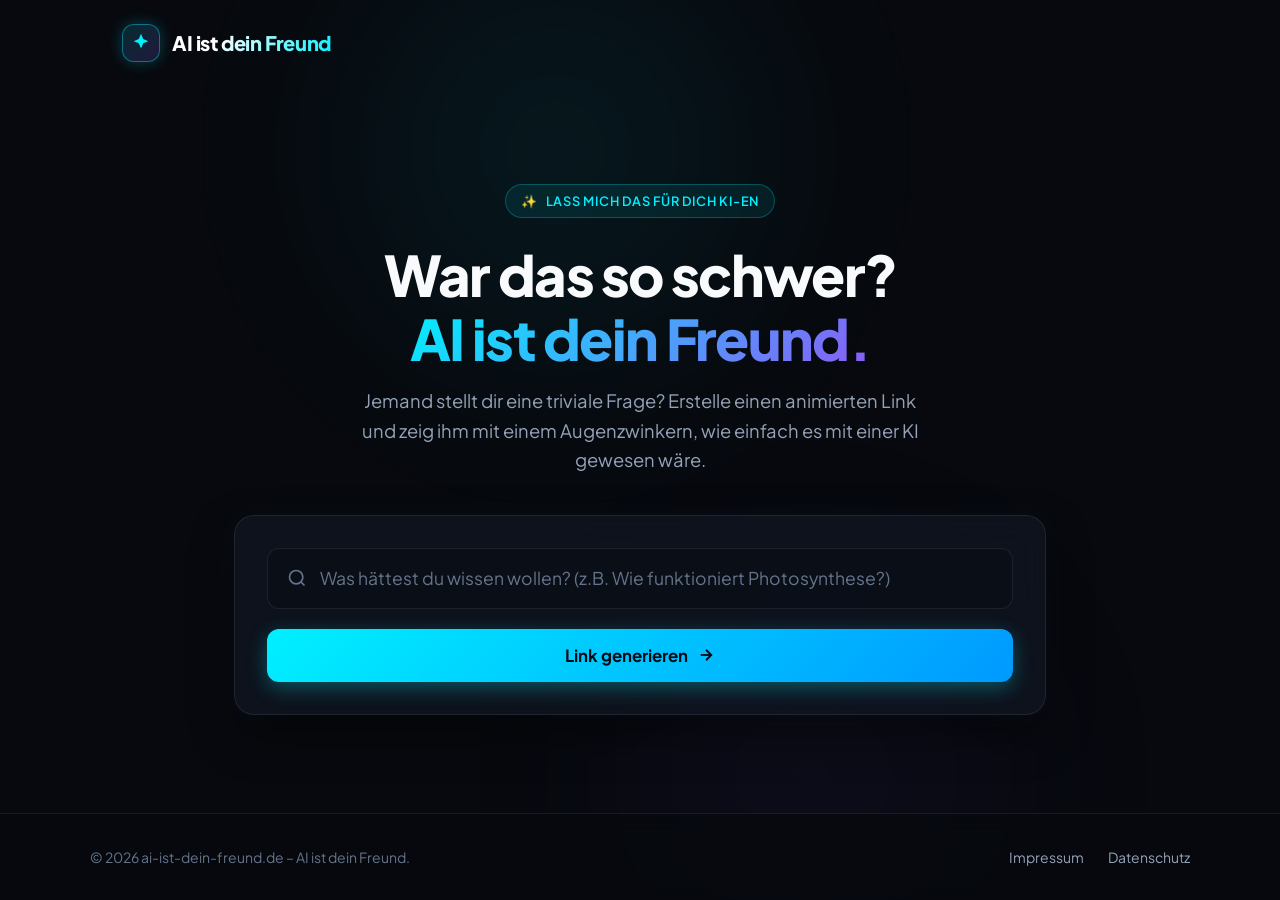
==== index.html @ a49890a0 "Initial commit: AI ist dein Freund static web app" ====
<!DOCTYPE html>
<html lang="de">
<head>
  <meta charset="UTF-8">
  <meta name="viewport" content="width=device-width, initial-scale=1.0">
  <title>AI ist dein Freund – Lass mich das für dich KI-en</title>
  <meta name="description" content="Für alle, die zu faul zum Selbersuchen sind. Erstelle animierte Links, die zeigen, wie einfach man Antworten mit KI findet.">
  <link rel="icon" href="data:image/svg+xml,<svg xmlns=%22http://www.w3.org/2000/svg%22 viewBox=%220%22%20width=%22100%22%20height=%22100%22><text y=%22.9em%22 font-size=%2290%22>✨</text></svg>">
  <link rel="stylesheet" href="style.css">
</head>
<body>
  <div class="bg-ambient-glow">
    <div class="glow-circle-1"></div>
    <div class="glow-circle-2"></div>
  </div>

  <svg id="simulated-mouse" viewBox="0 0 24 24" fill="none" xmlns="http://www.w3.org/2000/svg" class="hidden">
    <path d="M4.5 3.5L11.5 20.5L14.5 13.5L21.5 10.5L4.5 3.5Z" fill="#00f0ff" stroke="#050b14" stroke-width="2" stroke-linejoin="round"/>
  </svg>

  <header class="app-header">
    <a href="./" class="logo-container" id="logo-link">
      <div class="logo-badge">
        <svg viewBox="0 0 24 24" fill="currentColor">
          <path d="M12 2L14.4 7.6L20 10L14.4 12.4L12 18L9.6 12.4L4 10L9.6 7.6L12 2Z"/>
        </svg>
      </div>
      <span class="logo-text">AI ist dein Freund</span>
    </a>
  </header>

  <main class="main-wrapper">
    <!-- Flow A: Link Creator View -->
    <section id="generator-view" class="generator-view">
      <div class="hero-tagline-badge">
        <span>✨</span>
        <span>Lass mich das für dich KI-en</span>
      </div>

      <h1 class="hero-title">
        War das so schwer?<br>
        <span class="text-gradient">AI ist dein Freund.</span>
      </h1>

      <p class="hero-subtitle">
        Jemand stellt dir eine triviale Frage? Erstelle einen animierten Link und zeig ihm mit einem Augenzwinkern, wie einfach es mit einer KI gewesen wäre.
      </p>

      <div class="glass-card">
        <form id="prompt-form" class="prompt-form">
          <div class="input-container">
            <svg class="input-icon" viewBox="0 0 24 24" fill="none" stroke="currentColor" stroke-width="2">
              <circle cx="11" cy="11" r="8"></circle>
              <line x1="21" y1="21" x2="16.65" y2="16.65"></line>
            </svg>
            <input 
              type="text" 
              id="prompt-input" 
              class="prompt-input" 
              placeholder="Was hättest du wissen wollen? (z.B. Wie funktioniert Photosynthese?)" 
              required
              autocomplete="off"
            >
          </div>

          <button type="submit" id="generate-btn" class="btn-primary">
            <span>Link generieren</span>
            <svg width="18" height="18" viewBox="0 0 24 24" fill="none" stroke="currentColor" stroke-width="2.5">
              <line x1="5" y1="12" x2="19" y2="12"></line>
              <polyline points="12 5 19 12 12 19"></polyline>
            </svg>
          </button>
        </form>

        <div id="result-box" class="result-box hidden">
          <label class="result-label" for="result-url">
            <svg width="16" height="16" viewBox="0 0 24 24" fill="none" stroke="currentColor" stroke-width="2">
              <path d="M10 13a5 5 0 0 0 7.54.54l3-3a5 5 0 0 0-7.07-7.07l-1.72 1.71"></path>
              <path d="M14 11a5 5 0 0 0-7.54-.54l-3 3a5 5 0 0 0 7.07 7.07l1.71-1.71"></path>
            </svg>
            Dein generierter Link:
          </label>
          <div class="result-input-group">
            <input type="text" id="result-url" class="result-url-input" readonly>
          </div>
          <div class="action-buttons-group">
            <button type="button" id="copy-link-btn" class="btn-secondary">
              <svg width="16" height="16" viewBox="0 0 24 24" fill="none" stroke="currentColor" stroke-width="2">
                <rect x="9" y="9" width="13" height="13" rx="2" ry="2"></rect>
                <path d="M5 15H4a2 2 0 0 1-2-2V4a2 2 0 0 1 2-2h9a2 2 0 0 1 2 2v1"></path>
              </svg>
              Link kopieren
            </button>
            <button type="button" id="preview-link-btn" class="btn-secondary btn-preview">
              <svg width="16" height="16" viewBox="0 0 24 24" fill="none" stroke="currentColor" stroke-width="2">
                <polygon points="5 3 19 12 5 21 5 3"></polygon>
              </svg>
              Vorschau ansehen
            </button>
          </div>
        </div>
      </div>
    </section>

    <!-- Flow B: Recipient / Animation View -->
    <section id="recipient-view" class="recipient-view hidden">
      <div class="mockup-container">
        <div class="mockup-header">
          <div class="mockup-engine-indicator">
            <span class="engine-dot"></span>
            <span class="engine-title">Perplexity AI Engine</span>
          </div>
        </div>

        <div id="mockup-input-box" class="mockup-input-box">
          <div class="mockup-text-field">
            <span id="mockup-text"></span><span id="typing-caret" class="typing-caret"></span>
          </div>
          <button id="mockup-send-btn" class="mockup-send-btn" aria-label="Senden">
            <svg width="18" height="18" viewBox="0 0 24 24" fill="none" stroke="currentColor" stroke-width="2.5">
              <line x1="22" y1="2" x2="11" y2="13"></line>
              <polygon points="22 2 15 22 11 13 2 9 22 2"></polygon>
            </svg>
          </button>
        </div>
      </div>

      <div id="punchline-card" class="punchline-card hidden">
        <h2 class="punchline-quote">
          War das so schwer?<br>
          <span class="text-gradient">AI ist dein Freund.</span>
        </h2>
        <p class="punchline-countdown">
          Weiterleitung zur Antwort in <span id="countdown-timer" class="countdown-number">3</span> Sekunden...
        </p>
        <div class="punchline-actions">
          <button id="skip-redirect-btn" class="btn-primary">
            Jetzt Antwort ansehen
          </button>
          <a href="./" class="btn-secondary">
            Eigenen Link erstellen
          </a>
        </div>
      </div>
    </section>
  </main>

  <div id="toast" class="toast-container">
    <svg class="toast-icon" viewBox="0 0 24 24" fill="none" stroke="currentColor" stroke-width="2.5">
      <polyline points="20 6 9 17 4 12"></polyline>
    </svg>
    <span id="toast-message">In die Zwischenablage kopiert!</span>
  </div>

  <footer class="app-footer">
    <div class="footer-content">
      <p class="footer-text">&copy; 2026 ai-ist-dein-freund.de – AI ist dein Freund.</p>
      <nav class="footer-links">
        <a href="impressum.html" class="footer-link">Impressum</a>
        <a href="datenschutz.html" class="footer-link">Datenschutz</a>
      </nav>
    </div>
  </footer>

  <script src="script.js"></script>
</body>
</html>
---- style.css ----
@import url('https://fonts.googleapis.com/css2?family=Plus+Jakarta+Sans:wght@400;500;600;700;800&family=JetBrains+Mono:wght@400;500&display=swap');

:root {
  --bg-color: #07090e;
  --bg-card: rgba(16, 22, 34, 0.75);
  --bg-card-hover: rgba(22, 30, 46, 0.85);
  --bg-input: rgba(10, 14, 23, 0.8);
  --border-subtle: rgba(255, 255, 255, 0.08);
  --border-active: rgba(0, 240, 255, 0.4);
  --accent-cyan: #00f0ff;
  --accent-cyan-glow: rgba(0, 240, 255, 0.25);
  --accent-purple: #8b5cf6;
  --accent-purple-glow: rgba(139, 92, 246, 0.25);
  --text-main: #f8fafc;
  --text-muted: #94a3b8;
  --text-dim: #64748b;
  --success: #10b981;
  --radius-lg: 20px;
  --radius-md: 12px;
  --radius-sm: 8px;
  --shadow-card: 0 20px 50px -10px rgba(0, 0, 0, 0.6), 0 0 30px rgba(0, 240, 255, 0.04);
}

* {
  box-sizing: border-box;
  margin: 0;
  padding: 0;
}

body {
  font-family: 'Plus Jakarta Sans', -apple-system, BlinkMacSystemFont, sans-serif;
  background-color: var(--bg-color);
  color: var(--text-main);
  min-height: 100vh;
  display: flex;
  flex-direction: column;
  overflow-x: hidden;
  position: relative;
  line-height: 1.6;
}

/* Ambient glow backgrounds */
.bg-ambient-glow {
  position: fixed;
  inset: 0;
  pointer-events: none;
  z-index: 0;
  overflow: hidden;
}

.glow-circle-1 {
  position: absolute;
  top: -150px;
  left: 20%;
  width: 600px;
  height: 600px;
  background: radial-gradient(circle, var(--accent-cyan-glow) 0%, transparent 70%);
  filter: blur(100px);
  opacity: 0.4;
  animation: pulseGlow 12s ease-in-out infinite alternate;
}

.glow-circle-2 {
  position: absolute;
  bottom: -150px;
  right: 15%;
  width: 550px;
  height: 550px;
  background: radial-gradient(circle, var(--accent-purple-glow) 0%, transparent 70%);
  filter: blur(100px);
  opacity: 0.35;
  animation: pulseGlow 15s ease-in-out infinite alternate-reverse;
}

@keyframes pulseGlow {
  0% { transform: scale(1) translate(0, 0); }
  50% { transform: scale(1.15) translate(30px, -20px); }
  100% { transform: scale(0.95) translate(-20px, 20px); }
}

/* App Header */
.app-header {
  position: relative;
  z-index: 10;
  display: flex;
  justify-content: space-between;
  align-items: center;
  padding: 1.5rem 2rem;
  max-width: 1100px;
  margin: 0 auto;
  width: 100%;
}

.logo-container {
  display: flex;
  align-items: center;
  gap: 0.75rem;
  text-decoration: none;
  color: var(--text-main);
}

.logo-badge {
  display: inline-flex;
  align-items: center;
  justify-content: center;
  width: 38px;
  height: 38px;
  border-radius: var(--radius-md);
  background: linear-gradient(135deg, rgba(0, 240, 255, 0.15), rgba(139, 92, 246, 0.2));
  border: 1px solid var(--border-active);
  box-shadow: 0 0 15px var(--accent-cyan-glow);
}

.logo-badge svg {
  width: 22px;
  height: 22px;
  color: var(--accent-cyan);
}

.logo-text {
  font-weight: 800;
  font-size: 1.25rem;
  letter-spacing: -0.02em;
  background: linear-gradient(120deg, #ffffff 30%, var(--accent-cyan) 100%);
  -webkit-background-clip: text;
  -webkit-text-fill-color: transparent;
}

/* Main Container */
.main-wrapper {
  position: relative;
  z-index: 10;
  flex: 1;
  display: flex;
  flex-direction: column;
  justify-content: center;
  align-items: center;
  padding: 2rem 1.5rem;
  max-width: 860px;
  margin: 0 auto;
  width: 100%;
}

/* Flow A (Generator View) */
.generator-view {
  width: 100%;
  text-align: center;
  display: flex;
  flex-direction: column;
  align-items: center;
}

.hero-tagline-badge {
  display: inline-flex;
  align-items: center;
  gap: 0.5rem;
  padding: 0.35rem 0.9rem;
  background: rgba(0, 240, 255, 0.08);
  border: 1px solid rgba(0, 240, 255, 0.25);
  border-radius: 999px;
  font-size: 0.8rem;
  font-weight: 600;
  color: var(--accent-cyan);
  margin-bottom: 1.5rem;
  text-transform: uppercase;
  letter-spacing: 0.06em;
}

.hero-title {
  font-size: clamp(2.2rem, 5vw, 3.5rem);
  font-weight: 800;
  line-height: 1.15;
  letter-spacing: -0.03em;
  margin-bottom: 1rem;
}

.text-gradient {
  background: linear-gradient(135deg, var(--accent-cyan) 0%, var(--accent-purple) 100%);
  -webkit-background-clip: text;
  -webkit-text-fill-color: transparent;
}

.hero-subtitle {
  font-size: 1.15rem;
  color: var(--text-muted);
  max-width: 580px;
  margin-bottom: 2.5rem;
  font-weight: 400;
}

/* Glass Card */
.glass-card {
  background: var(--bg-card);
  backdrop-filter: blur(16px);
  -webkit-backdrop-filter: blur(16px);
  border: 1px solid var(--border-subtle);
  border-radius: var(--radius-lg);
  box-shadow: var(--shadow-card);
  width: 100%;
  padding: 2rem;
  transition: border-color 0.3s ease, box-shadow 0.3s ease;
}

.glass-card:focus-within {
  border-color: var(--border-active);
  box-shadow: 0 20px 50px -10px rgba(0, 0, 0, 0.7), 0 0 30px var(--accent-cyan-glow);
}

/* Generator Form */
.prompt-form {
  display: flex;
  flex-direction: column;
  gap: 1.25rem;
  width: 100%;
}

.input-container {
  position: relative;
  display: flex;
  align-items: center;
}

.input-icon {
  position: absolute;
  left: 1.25rem;
  color: var(--text-dim);
  pointer-events: none;
  width: 20px;
  height: 20px;
}

.prompt-input {
  width: 100%;
  padding: 1.15rem 1.25rem 1.15rem 3.25rem;
  background: var(--bg-input);
  border: 1px solid var(--border-subtle);
  border-radius: var(--radius-md);
  color: var(--text-main);
  font-size: 1.1rem;
  font-family: inherit;
  outline: none;
  transition: all 0.25s ease;
}

.prompt-input::placeholder {
  color: var(--text-dim);
}

.prompt-input:focus {
  border-color: var(--accent-cyan);
  box-shadow: 0 0 0 3px var(--accent-cyan-glow);
}

.btn-primary {
  display: inline-flex;
  align-items: center;
  justify-content: center;
  gap: 0.6rem;
  padding: 1rem 2rem;
  background: linear-gradient(135deg, #00f0ff 0%, #0099ff 100%);
  color: #050b14;
  font-weight: 700;
  font-size: 1.05rem;
  font-family: inherit;
  border: none;
  border-radius: var(--radius-md);
  cursor: pointer;
  transition: all 0.25s ease;
  box-shadow: 0 6px 20px rgba(0, 240, 255, 0.3);
}

.btn-primary:hover {
  transform: translateY(-2px);
  box-shadow: 0 8px 25px rgba(0, 240, 255, 0.45);
}

.btn-primary:active {
  transform: translateY(0);
}

/* Result Box in Flow A */
.result-box {
  margin-top: 2rem;
  width: 100%;
  text-align: left;
  animation: fadeInSlideUp 0.35s ease forwards;
}

@keyframes fadeInSlideUp {
  from { opacity: 0; transform: translateY(12px); }
  to { opacity: 1; transform: translateY(0); }
}

.result-label {
  font-size: 0.875rem;
  font-weight: 600;
  color: var(--text-muted);
  margin-bottom: 0.6rem;
  display: flex;
  align-items: center;
  gap: 0.5rem;
}

.result-input-group {
  display: flex;
  gap: 0.75rem;
  margin-bottom: 1rem;
}

.result-url-input {
  flex: 1;
  background: var(--bg-input);
  border: 1px solid var(--border-subtle);
  border-radius: var(--radius-md);
  color: var(--accent-cyan);
  font-family: 'JetBrains Mono', monospace;
  font-size: 0.95rem;
  padding: 0.85rem 1rem;
  outline: none;
}

.action-buttons-group {
  display: flex;
  gap: 0.75rem;
  flex-wrap: wrap;
}

.btn-secondary {
  display: inline-flex;
  align-items: center;
  gap: 0.5rem;
  padding: 0.85rem 1.25rem;
  background: rgba(255, 255, 255, 0.06);
  border: 1px solid var(--border-subtle);
  border-radius: var(--radius-md);
  color: var(--text-main);
  font-size: 0.95rem;
  font-weight: 600;
  font-family: inherit;
  cursor: pointer;
  transition: all 0.2s ease;
  text-decoration: none;
}

.btn-secondary:hover {
  background: rgba(255, 255, 255, 0.12);
  border-color: rgba(255, 255, 255, 0.2);
}

.btn-preview {
  background: rgba(139, 92, 246, 0.15);
  border-color: rgba(139, 92, 246, 0.3);
  color: #c4b5fd;
}

.btn-preview:hover {
  background: rgba(139, 92, 246, 0.25);
  border-color: rgba(139, 92, 246, 0.5);
  color: #ffffff;
}

/* Flow B (Recipient / Animation View) */
.recipient-view {
  width: 100%;
  display: flex;
  flex-direction: column;
  align-items: center;
}

.mockup-container {
  width: 100%;
  max-width: 760px;
  background: var(--bg-card);
  backdrop-filter: blur(20px);
  -webkit-backdrop-filter: blur(20px);
  border: 1px solid var(--border-subtle);
  border-radius: var(--radius-lg);
  box-shadow: var(--shadow-card);
  padding: 2.5rem 2rem;
  position: relative;
  overflow: visible;
}

.mockup-header {
  display: flex;
  align-items: center;
  justify-content: space-between;
  margin-bottom: 2rem;
  padding-bottom: 1.25rem;
  border-bottom: 1px solid var(--border-subtle);
}

.mockup-engine-indicator {
  display: flex;
  align-items: center;
  gap: 0.75rem;
}

.engine-dot {
  width: 10px;
  height: 10px;
  border-radius: 50%;
  background: var(--accent-cyan);
  box-shadow: 0 0 10px var(--accent-cyan);
  animation: pulseDot 2s infinite;
}

@keyframes pulseDot {
  0%, 100% { opacity: 1; transform: scale(1); }
  50% { opacity: 0.5; transform: scale(0.85); }
}

.engine-title {
  font-size: 0.95rem;
  font-weight: 600;
  color: var(--text-muted);
}

.mockup-input-box {
  position: relative;
  display: flex;
  align-items: center;
  background: var(--bg-input);
  border: 1.5px solid var(--border-subtle);
  border-radius: var(--radius-md);
  padding: 0.4rem 0.6rem 0.4rem 1.25rem;
  transition: all 0.3s ease;
}

.mockup-input-box.active-focus {
  border-color: var(--accent-cyan);
  box-shadow: 0 0 0 3px var(--accent-cyan-glow);
}

.mockup-text-field {
  flex: 1;
  font-size: 1.15rem;
  color: var(--text-main);
  min-height: 48px;
  display: flex;
  align-items: center;
  white-space: pre-wrap;
  word-break: break-word;
  user-select: none;
}

.typing-caret {
  display: inline-block;
  width: 2px;
  height: 1.25rem;
  background-color: var(--accent-cyan);
  margin-left: 2px;
  vertical-align: middle;
  animation: blinkCaret 0.8s infinite;
}

@keyframes blinkCaret {
  0%, 100% { opacity: 1; }
  50% { opacity: 0; }
}

.mockup-send-btn {
  display: flex;
  align-items: center;
  justify-content: center;
  width: 44px;
  height: 44px;
  background: rgba(255, 255, 255, 0.08);
  border: 1px solid var(--border-subtle);
  border-radius: var(--radius-sm);
  color: var(--text-muted);
  cursor: default;
  transition: all 0.2s cubic-bezier(0.34, 1.56, 0.64, 1);
}

.mockup-send-btn.ready-to-send {
  background: var(--accent-cyan);
  color: #050b14;
  box-shadow: 0 0 15px var(--accent-cyan-glow);
}

.mockup-send-btn.clicked {
  transform: scale(0.88);
  background: #ffffff;
  color: #000000;
  box-shadow: 0 0 25px rgba(255, 255, 255, 0.8);
}

/* Simulated Mouse Cursor */
#simulated-mouse {
  position: fixed;
  width: 26px;
  height: 26px;
  pointer-events: none;
  z-index: 99999;
  filter: drop-shadow(0 4px 8px rgba(0, 0, 0, 0.7));
  transform-origin: top left;
  transition: transform 0.15s ease-out;
}

#simulated-mouse.clicking {
  transform: scale(0.85);
}

/* Punchline & Redirect Banner */
.punchline-card {
  margin-top: 2rem;
  width: 100%;
  max-width: 600px;
  background: linear-gradient(135deg, rgba(16, 24, 40, 0.95), rgba(26, 16, 40, 0.95));
  border: 1px solid rgba(0, 240, 255, 0.35);
  border-radius: var(--radius-lg);
  padding: 2rem;
  text-align: center;
  box-shadow: 0 15px 40px rgba(0, 0, 0, 0.7), 0 0 30px rgba(0, 240, 255, 0.15);
  animation: bounceIn 0.5s cubic-bezier(0.34, 1.56, 0.64, 1) forwards;
}

@keyframes bounceIn {
  0% { opacity: 0; transform: scale(0.85) translateY(20px); }
  100% { opacity: 1; transform: scale(1) translateY(0); }
}

.punchline-quote {
  font-size: 1.45rem;
  font-weight: 800;
  line-height: 1.3;
  margin-bottom: 0.75rem;
  letter-spacing: -0.01em;
}

.punchline-countdown {
  font-size: 0.95rem;
  color: var(--text-muted);
  margin-bottom: 1.5rem;
}

.countdown-number {
  font-weight: 700;
  color: var(--accent-cyan);
  font-size: 1.15rem;
}

.punchline-actions {
  display: flex;
  justify-content: center;
  gap: 1rem;
}

/* Toast Notification */
.toast-container {
  position: fixed;
  bottom: 2rem;
  left: 50%;
  transform: translateX(-50%) translateY(100px);
  background: rgba(15, 23, 42, 0.95);
  backdrop-filter: blur(12px);
  border: 1px solid var(--accent-cyan);
  box-shadow: 0 10px 30px rgba(0, 0, 0, 0.6), 0 0 20px var(--accent-cyan-glow);
  padding: 0.85rem 1.5rem;
  border-radius: 999px;
  display: flex;
  align-items: center;
  gap: 0.6rem;
  color: var(--text-main);
  font-size: 0.95rem;
  font-weight: 600;
  z-index: 10000;
  opacity: 0;
  pointer-events: none;
  transition: all 0.3s cubic-bezier(0.34, 1.56, 0.64, 1);
}

.toast-container.show {
  transform: translateX(-50%) translateY(0);
  opacity: 1;
  pointer-events: auto;
}

.toast-icon {
  color: var(--accent-cyan);
  width: 18px;
  height: 18px;
}

/* Footer */
.app-footer {
  position: relative;
  z-index: 10;
  padding: 2rem 1.5rem;
  margin-top: auto;
  border-top: 1px solid var(--border-subtle);
  background: rgba(7, 9, 14, 0.8);
  backdrop-filter: blur(10px);
}

.footer-content {
  max-width: 1100px;
  margin: 0 auto;
  display: flex;
  justify-content: space-between;
  align-items: center;
  flex-wrap: wrap;
  gap: 1rem;
}

.footer-text {
  font-size: 0.875rem;
  color: var(--text-dim);
}

.footer-links {
  display: flex;
  gap: 1.5rem;
}

.footer-link {
  font-size: 0.875rem;
  color: var(--text-muted);
  text-decoration: none;
  transition: color 0.2s ease;
}

.footer-link:hover {
  color: var(--accent-cyan);
}

/* Legal Pages (Impressum / Datenschutz) */
.legal-container {
  max-width: 760px;
  margin: 3rem auto;
  padding: 2.5rem;
  background: var(--bg-card);
  backdrop-filter: blur(16px);
  border: 1px solid var(--border-subtle);
  border-radius: var(--radius-lg);
  box-shadow: var(--shadow-card);
}

.legal-header {
  margin-bottom: 2rem;
  padding-bottom: 1.5rem;
  border-bottom: 1px solid var(--border-subtle);
}

.legal-title {
  font-size: 2rem;
  font-weight: 800;
  margin-bottom: 0.5rem;
}

.legal-back-link {
  display: inline-flex;
  align-items: center;
  gap: 0.5rem;
  color: var(--accent-cyan);
  text-decoration: none;
  font-size: 0.95rem;
  font-weight: 600;
  margin-bottom: 1.5rem;
  transition: transform 0.2s ease;
}

.legal-back-link:hover {
  transform: translateX(-4px);
}

.legal-body h2 {
  font-size: 1.3rem;
  margin-top: 1.75rem;
  margin-bottom: 0.75rem;
  color: var(--text-main);
}

.legal-body p, .legal-body ul {
  color: var(--text-muted);
  font-size: 0.95rem;
  line-height: 1.7;
  margin-bottom: 1rem;
}

.legal-body ul {
  padding-left: 1.5rem;
}

/* Utilities */
.hidden {
  display: none !important;
}

/* Mobile Responsiveness */
@media (max-width: 640px) {
  .app-header {
    padding: 1.25rem 1rem;
  }
  
  .main-wrapper {
    padding: 1.5rem 1rem;
  }
  
  .glass-card {
    padding: 1.5rem 1.25rem;
  }
  
  .result-input-group {
    flex-direction: column;
  }
  
  .footer-content {
    flex-direction: column;
    text-align: center;
    gap: 1rem;
  }
}
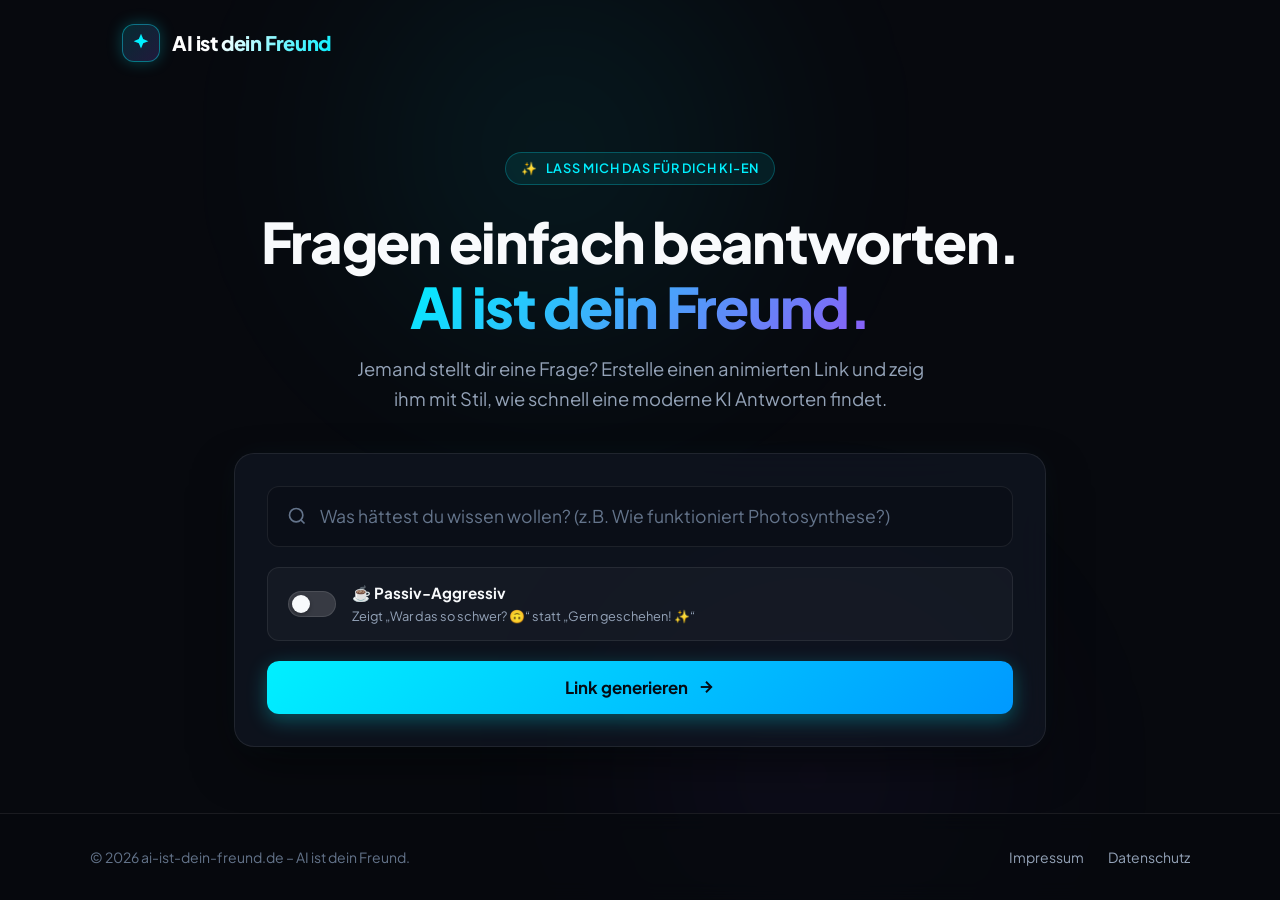
==== commit 8a67be2c: "Add passive-aggressive mode, friendly default, and update Impressum" ====
--- a/index.html
+++ b/index.html
@@ -38,12 +38,12 @@
       </div>
 
       <h1 class="hero-title">
-        War das so schwer?<br>
+        Fragen einfach beantworten.<br>
         <span class="text-gradient">AI ist dein Freund.</span>
       </h1>
 
       <p class="hero-subtitle">
-        Jemand stellt dir eine triviale Frage? Erstelle einen animierten Link und zeig ihm mit einem Augenzwinkern, wie einfach es mit einer KI gewesen wäre.
+        Jemand stellt dir eine Frage? Erstelle einen animierten Link und zeig ihm mit Stil, wie schnell eine moderne KI Antworten findet.
       </p>
 
       <div class="glass-card">
@@ -61,6 +61,17 @@
               required
               autocomplete="off"
             >
+          </div>
+
+          <div class="toggle-wrapper">
+            <label class="toggle-switch">
+              <input type="checkbox" id="snark-toggle">
+              <span class="toggle-slider"></span>
+            </label>
+            <label for="snark-toggle" class="toggle-text-group">
+              <span class="toggle-title">☕ Passiv-Aggressiv</span>
+              <span class="toggle-subtitle">Zeigt &bdquo;War das so schwer? 🙃&ldquo; statt &bdquo;Gern geschehen! ✨&ldquo;</span>
+            </label>
           </div>
 
           <button type="submit" id="generate-btn" class="btn-primary">
@@ -126,10 +137,7 @@
       </div>
 
       <div id="punchline-card" class="punchline-card hidden">
-        <h2 class="punchline-quote">
-          War das so schwer?<br>
-          <span class="text-gradient">AI ist dein Freund.</span>
-        </h2>
+        <h2 id="punchline-quote" class="punchline-quote"></h2>
         <p class="punchline-countdown">
           Weiterleitung zur Antwort in <span id="countdown-timer" class="countdown-number">3</span> Sekunden...
         </p>
--- a/style.css
+++ b/style.css
@@ -249,6 +249,92 @@
 .prompt-input:focus {
   border-color: var(--accent-cyan);
   box-shadow: 0 0 0 3px var(--accent-cyan-glow);
+}
+
+/* Tone Toggle Switch */
+.toggle-wrapper {
+  display: flex;
+  align-items: center;
+  gap: 1rem;
+  background: rgba(255, 255, 255, 0.03);
+  border: 1px solid var(--border-subtle);
+  border-radius: var(--radius-md);
+  padding: 0.85rem 1.25rem;
+  text-align: left;
+  cursor: pointer;
+  user-select: none;
+  transition: all 0.25s ease;
+}
+
+.toggle-wrapper:hover {
+  background: rgba(255, 255, 255, 0.06);
+  border-color: rgba(255, 255, 255, 0.15);
+}
+
+.toggle-switch {
+  position: relative;
+  display: inline-block;
+  width: 48px;
+  height: 26px;
+  flex-shrink: 0;
+  cursor: pointer;
+}
+
+.toggle-switch input {
+  opacity: 0;
+  width: 0;
+  height: 0;
+}
+
+.toggle-slider {
+  position: absolute;
+  cursor: pointer;
+  inset: 0;
+  background-color: rgba(255, 255, 255, 0.15);
+  transition: 0.25s cubic-bezier(0.4, 0, 0.2, 1);
+  border-radius: 999px;
+  border: 1px solid rgba(255, 255, 255, 0.1);
+}
+
+.toggle-slider:before {
+  position: absolute;
+  content: "";
+  height: 18px;
+  width: 18px;
+  left: 3px;
+  bottom: 3px;
+  background-color: var(--text-main);
+  transition: 0.25s cubic-bezier(0.4, 0, 0.2, 1);
+  border-radius: 50%;
+  box-shadow: 0 2px 4px rgba(0, 0, 0, 0.3);
+}
+
+.toggle-switch input:checked + .toggle-slider {
+  background: linear-gradient(135deg, var(--accent-purple), var(--accent-cyan));
+  border-color: var(--accent-cyan);
+  box-shadow: 0 0 12px var(--accent-cyan-glow);
+}
+
+.toggle-switch input:checked + .toggle-slider:before {
+  transform: translateX(22px);
+  background-color: #07090e;
+}
+
+.toggle-text-group {
+  display: flex;
+  flex-direction: column;
+  cursor: pointer;
+}
+
+.toggle-title {
+  font-size: 0.95rem;
+  font-weight: 700;
+  color: var(--text-main);
+}
+
+.toggle-subtitle {
+  font-size: 0.8rem;
+  color: var(--text-muted);
 }
 
 .btn-primary {
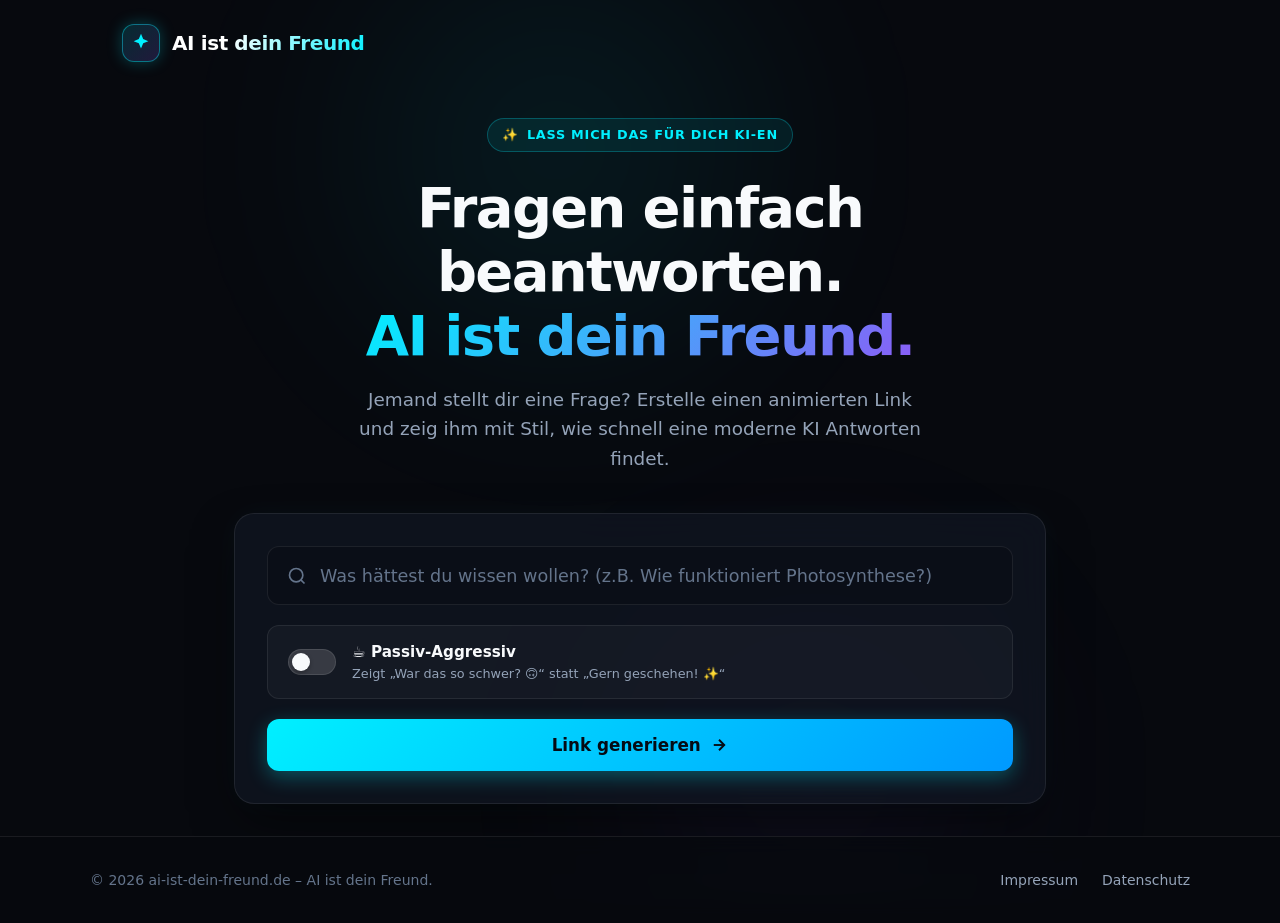
==== commit 22e454ff: "Add CNAME, LICENSE (CC BY-NC 4.0), README, and GoatCounter analytics" ====
--- a/index.html
+++ b/index.html
@@ -119,7 +119,7 @@
         <div class="mockup-header">
           <div class="mockup-engine-indicator">
             <span class="engine-dot"></span>
-            <span class="engine-title">Perplexity AI Engine</span>
+            <span class="engine-title">KI-Antwort (via Perplexity AI)</span>
           </div>
         </div>
 
@@ -170,6 +170,7 @@
     </div>
   </footer>
 
+  <script data-goatcounter="https://ai-ist-dein-freund.goatcounter.com/count" async src="//gc.zgo.at/count.js"></script>
   <script src="script.js"></script>
 </body>
 </html>
--- a/style.css
+++ b/style.css
@@ -1,5 +1,3 @@
-@import url('https://fonts.googleapis.com/css2?family=Plus+Jakarta+Sans:wght@400;500;600;700;800&family=JetBrains+Mono:wght@400;500&display=swap');
-
 :root {
   --bg-color: #07090e;
   --bg-card: rgba(16, 22, 34, 0.75);
@@ -28,7 +26,7 @@
 }
 
 body {
-  font-family: 'Plus Jakarta Sans', -apple-system, BlinkMacSystemFont, sans-serif;
+  font-family: system-ui, -apple-system, BlinkMacSystemFont, 'Segoe UI', Roboto, 'Helvetica Neue', Arial, sans-serif;
   background-color: var(--bg-color);
   color: var(--text-main);
   min-height: 100vh;
@@ -399,7 +397,7 @@
   border: 1px solid var(--border-subtle);
   border-radius: var(--radius-md);
   color: var(--accent-cyan);
-  font-family: 'JetBrains Mono', monospace;
+  font-family: ui-monospace, 'Cascadia Code', 'Source Code Pro', Menlo, Monaco, Consolas, monospace;
   font-size: 0.95rem;
   padding: 0.85rem 1rem;
   outline: none;
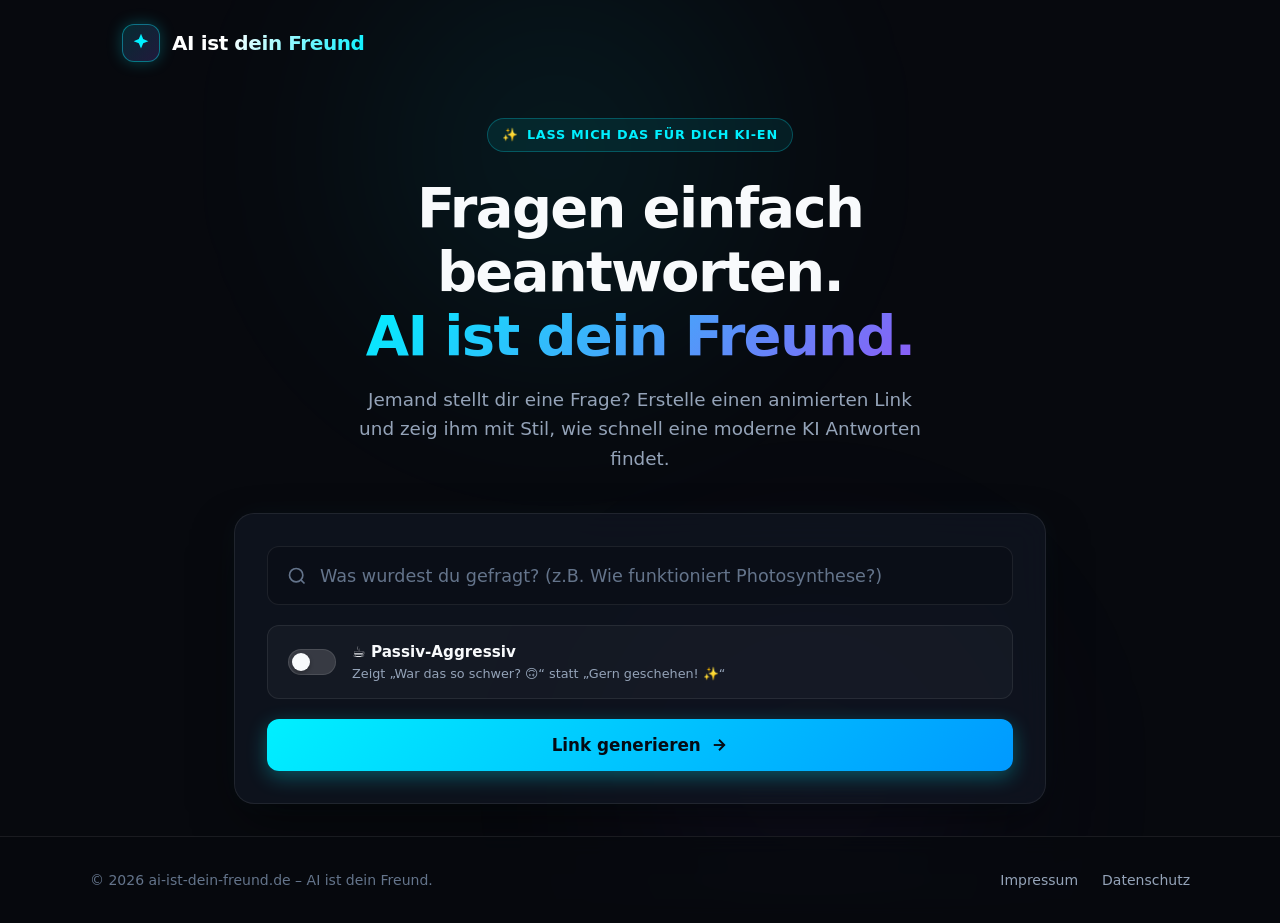
==== commit 9f732f58: "Obfuscate URL query payload, remove recipient clipboard prompt, and update placeholder" ====
--- a/index.html
+++ b/index.html
@@ -57,7 +57,7 @@
               type="text" 
               id="prompt-input" 
               class="prompt-input" 
-              placeholder="Was hättest du wissen wollen? (z.B. Wie funktioniert Photosynthese?)" 
+              placeholder="Was wurdest du gefragt? (z.B. Wie funktioniert Photosynthese?)" 
               required
               autocomplete="off"
             >
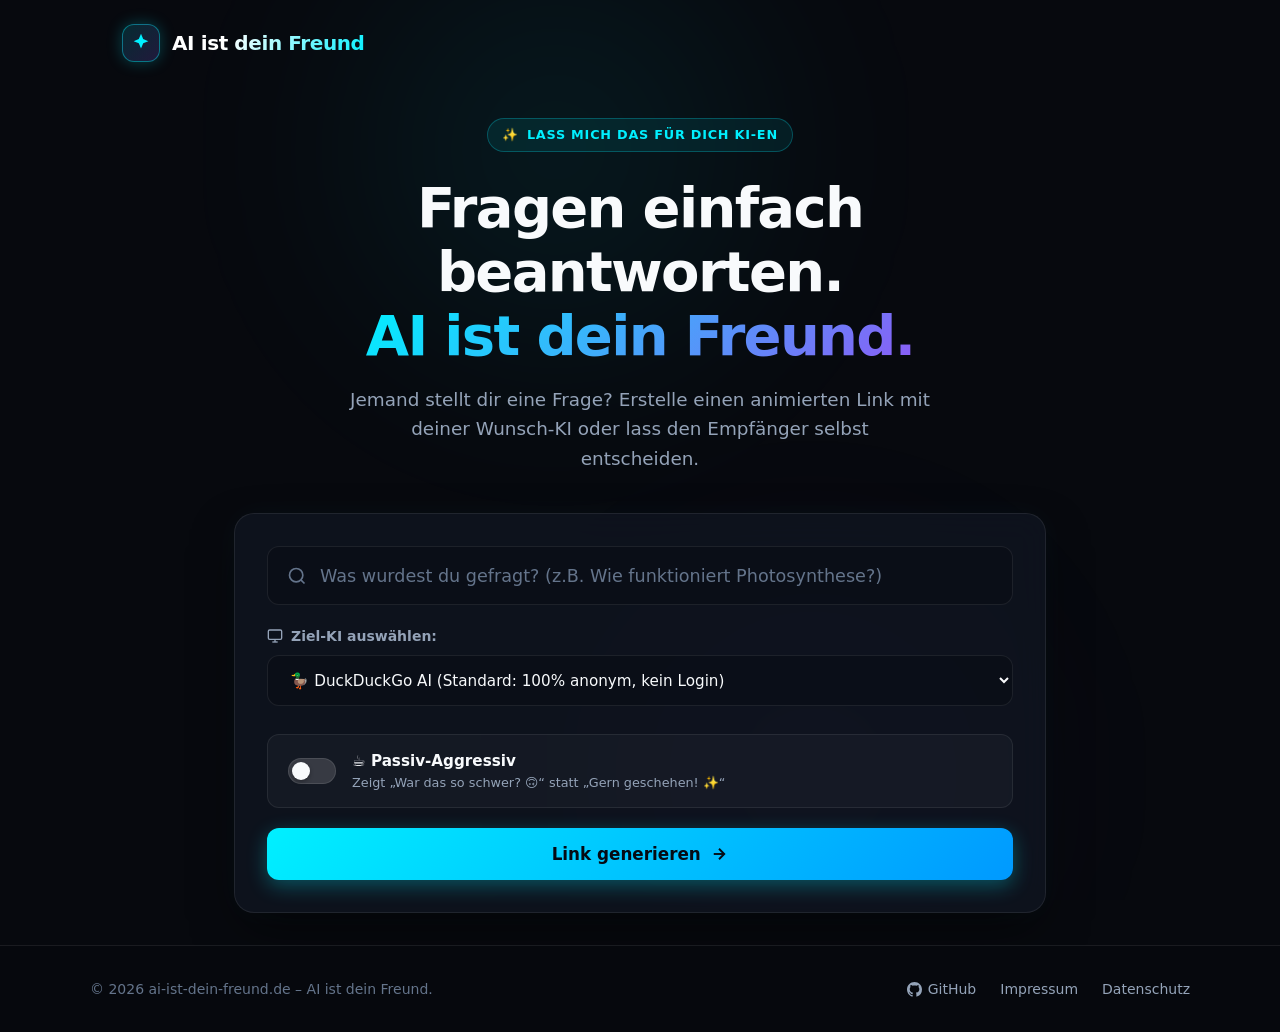
==== commit 3cf5de16: "Add multi-AI engine support with DuckDuckGo as default and surprise recipient flow" ====
--- a/index.html
+++ b/index.html
@@ -4,7 +4,7 @@
   <meta charset="UTF-8">
   <meta name="viewport" content="width=device-width, initial-scale=1.0">
   <title>AI ist dein Freund – Lass mich das für dich KI-en</title>
-  <meta name="description" content="Für alle, die zu faul zum Selbersuchen sind. Erstelle animierte Links, die zeigen, wie einfach man Antworten mit KI findet.">
+  <meta name="description" content="Für alle, die zu faul zum Selbersuchen sind. Erstelle animierte Links, die zeigen, wie einfach man Antworten mit moderner KI findet.">
   <link rel="icon" href="data:image/svg+xml,<svg xmlns=%22http://www.w3.org/2000/svg%22 viewBox=%220%22%20width=%22100%22%20height=%22100%22><text y=%22.9em%22 font-size=%2290%22>✨</text></svg>">
   <link rel="stylesheet" href="style.css">
 </head>
@@ -43,7 +43,7 @@
       </h1>
 
       <p class="hero-subtitle">
-        Jemand stellt dir eine Frage? Erstelle einen animierten Link und zeig ihm mit Stil, wie schnell eine moderne KI Antworten findet.
+        Jemand stellt dir eine Frage? Erstelle einen animierten Link mit deiner Wunsch-KI oder lass den Empfänger selbst entscheiden.
       </p>
 
       <div class="glass-card">
@@ -63,6 +63,25 @@
             >
           </div>
 
+          <div class="engine-select-wrapper">
+            <label class="engine-select-label" for="engine-select">
+              <svg width="16" height="16" viewBox="0 0 24 24" fill="none" stroke="currentColor" stroke-width="2">
+                <rect x="2" y="3" width="20" height="14" rx="2" ry="2"></rect>
+                <line x1="8" y1="21" x2="16" y2="21"></line>
+                <line x1="12" y1="17" x2="12" y2="21"></line>
+              </svg>
+              Ziel-KI auswählen:
+            </label>
+            <select id="engine-select" class="engine-select-box">
+              <option value="duckduckgo" selected>🦆 DuckDuckGo AI (Standard: 100% anonym, kein Login)</option>
+              <option value="any">🎲 Lass den Empfänger entscheiden (Smarte Auswahl nach Konto)</option>
+              <option value="gemini">✨ Google Gemini (Kein Login nötig / Google-Konto)</option>
+              <option value="chatgpt">🤖 ChatGPT (Optional Login / Google, MS & Apple)</option>
+              <option value="perplexity">⚡ Perplexity AI (Direkte Antwort, kein Login)</option>
+              <option value="claude">🧠 Claude (Anthropic)</option>
+            </select>
+          </div>
+
           <div class="toggle-wrapper">
             <label class="toggle-switch">
               <input type="checkbox" id="snark-toggle">
@@ -113,13 +132,135 @@
       </div>
     </section>
 
-    <!-- Flow B: Recipient / Animation View -->
+    <!-- Flow B1: Recipient Choice View (Shown first when creator chose "Empfänger entscheidet") -->
+    <section id="recipient-choice-view" class="recipient-choice-view hidden">
+      <div class="hero-tagline-badge">
+        <span>🤔</span>
+        <span>Kurze Frage vorab</span>
+      </div>
+
+      <h1 class="hero-title">
+        Welchen KI-Chatbot kennst du?<br>
+        <span class="text-gradient">Oder wo hast du schon ein Konto?</span>
+      </h1>
+
+      <p class="hero-subtitle">
+        Wähle deinen bevorzugten Dienst oder ein vorhandenes Konto:
+      </p>
+
+      <div class="glass-card" style="max-width: 720px; margin: 0 auto;">
+        <!-- Quick Account Filter / Guide -->
+        <div class="account-guide-bar">
+          <span class="guide-bar-label">Schnell-Check:</span>
+          <div class="guide-chips">
+            <button type="button" class="guide-chip active" data-filter="all">Alle anzeigen</button>
+            <button type="button" class="guide-chip" data-filter="no-login">⚡ Ohne Login</button>
+            <button type="button" class="guide-chip" data-filter="google">✨ Google-Konto</button>
+            <button type="button" class="guide-chip" data-filter="microsoft">🤖 Microsoft / Apple</button>
+          </div>
+        </div>
+        
+        <div class="smart-tiles-grid" id="smart-tiles-grid">
+          <!-- DuckDuckGo AI (Default / Featured / Privacy) -->
+          <button type="button" class="smart-tile-btn featured" data-engine="duckduckgo" data-tags="no-login">
+            <div class="smart-tile-badge-corner">Empfohlen</div>
+            <div class="smart-tile-header">
+              <span class="smart-tile-name">
+                <span class="engine-icon">🦆</span>
+                DuckDuckGo AI
+              </span>
+              <span class="smart-tile-badge no-login">100% Anonym</span>
+            </div>
+            <div class="smart-tile-desc">
+              <strong>Am datenschutzfreundlichsten:</strong> Kostenlose KI-Antworten völlig ohne Anmeldung oder Datenspeicherung.
+            </div>
+            <div class="smart-tile-footer">
+              <span>Direkt &amp; anonym &rarr;</span>
+            </div>
+          </button>
+
+          <!-- Google Gemini (No Login or Google Account) -->
+          <button type="button" class="smart-tile-btn" data-engine="gemini" data-tags="no-login google">
+            <div class="smart-tile-header">
+              <span class="smart-tile-name">
+                <span class="engine-icon">✨</span>
+                Google Gemini
+              </span>
+              <span class="smart-tile-badge google">Kein Login nötig</span>
+            </div>
+            <div class="smart-tile-desc">
+              <strong>Funktioniert sofort auch ohne Login</strong> oder optional mit bestehendem Google-Konto.
+            </div>
+            <div class="smart-tile-footer">
+              <span>Direkt oder mit Google &rarr;</span>
+            </div>
+          </button>
+
+          <!-- ChatGPT (MS / Apple / Google Account or No Login) -->
+          <button type="button" class="smart-tile-btn" data-engine="chatgpt" data-tags="no-login microsoft google">
+            <div class="smart-tile-header">
+              <span class="smart-tile-name">
+                <span class="engine-icon">🤖</span>
+                ChatGPT
+              </span>
+              <span class="smart-tile-badge chatgpt">Optional Login</span>
+            </div>
+            <div class="smart-tile-desc">
+              <strong>Die bekannteste KI:</strong> Oft direkt ohne Anmeldung nutzbar (oder mit Google, MS &amp; Apple).
+            </div>
+            <div class="smart-tile-footer">
+              <span>Zu ChatGPT &rarr;</span>
+            </div>
+          </button>
+
+          <!-- Perplexity (No Login) -->
+          <button type="button" class="smart-tile-btn" data-engine="perplexity" data-tags="no-login">
+            <div class="smart-tile-header">
+              <span class="smart-tile-name">
+                <span class="engine-icon">⚡</span>
+                Perplexity AI
+              </span>
+              <span class="smart-tile-badge no-login">Kein Login nötig</span>
+            </div>
+            <div class="smart-tile-desc">
+              Antwortet sofort ohne Benutzerkonto oder zusätzliche Klicks.
+            </div>
+            <div class="smart-tile-footer">
+              <span>Direkt &amp; ohne Login &rarr;</span>
+            </div>
+          </button>
+
+          <!-- Claude (Anthropic) -->
+          <button type="button" class="smart-tile-btn" data-engine="claude" data-tags="other">
+            <div class="smart-tile-header">
+              <span class="smart-tile-name">
+                <span class="engine-icon">🧠</span>
+                Claude (Anthropic)
+              </span>
+              <span class="smart-tile-badge claude">Claude-Nutzer</span>
+            </div>
+            <div class="smart-tile-desc">
+              Leistungsstarke KI für Nutzer mit bestehendem Anthropic/Claude-Account.
+            </div>
+            <div class="smart-tile-footer">
+              <span>Zu Claude &rarr;</span>
+            </div>
+          </button>
+        </div>
+
+        <div class="brand-disclaimer">
+          Alle Markennamen und Logos sind Eigentum der jeweiligen Rechteinhaber (Google, OpenAI, Anthropic, DuckDuckGo, Perplexity). Dieses Projekt steht in keiner Verbindung zu diesen Anbietern.
+        </div>
+      </div>
+    </section>
+
+    <!-- Flow B2: Recipient / Animation View -->
     <section id="recipient-view" class="recipient-view hidden">
       <div class="mockup-container">
         <div class="mockup-header">
           <div class="mockup-engine-indicator">
             <span class="engine-dot"></span>
-            <span class="engine-title">KI-Antwort (via Perplexity AI)</span>
+            <span id="mockup-engine-title" class="engine-title">KI-Antwort</span>
           </div>
         </div>
 
@@ -136,18 +277,51 @@
         </div>
       </div>
 
+      <!-- Specific Engine Guidance & Punchline Card -->
       <div id="punchline-card" class="punchline-card hidden">
-        <h2 id="punchline-quote" class="punchline-quote"></h2>
-        <p class="punchline-countdown">
+        <!-- Big Prominent Instruction Card for Login/Paste Chatbots -->
+        <div id="paste-card" class="hero-instruction-card hidden">
+          <div class="instruction-header">
+            <span class="instruction-badge">
+              <svg width="18" height="18" viewBox="0 0 24 24" fill="none" stroke="currentColor" stroke-width="2.5">
+                <rect x="9" y="9" width="13" height="13" rx="2" ry="2"></rect>
+                <path d="M5 15H4a2 2 0 0 1-2-2V4a2 2 0 0 1 2-2h9a2 2 0 0 1 2 2v1"></path>
+              </svg>
+              Frage liegt bereit in der Zwischenablage
+            </span>
+            <h3 class="instruction-title" id="instruction-title">Was du jetzt tun musst:</h3>
+          </div>
+
+          <div class="instruction-steps">
+            <div class="instruction-step">
+              <span class="step-num">1</span>
+              <div class="step-desc" id="instruction-step-login">
+                Funktioniert sofort auch ohne Login (oder melde dich mit deinem Google-Konto an).
+              </div>
+            </div>
+
+            <div class="instruction-step">
+              <span class="step-num">2</span>
+              <div class="step-desc" id="instruction-step-paste">
+                Klicke ins Eingabefeld und drücke <kbd>Strg</kbd> + <kbd>V</kbd> (bzw. <em>Einfügen</em> am Smartphone), um deine Frage abzusenden.
+              </div>
+            </div>
+          </div>
+        </div>
+
+        <p class="punchline-countdown" id="countdown-wrapper" style="margin-top: 1rem;">
           Weiterleitung zur Antwort in <span id="countdown-timer" class="countdown-number">3</span> Sekunden...
         </p>
+
         <div class="punchline-actions">
-          <button id="skip-redirect-btn" class="btn-primary">
+          <button id="skip-redirect-btn" class="btn-primary btn-large">
             Jetzt Antwort ansehen
           </button>
-          <a href="./" class="btn-secondary">
-            Eigenen Link erstellen
-          </a>
+        </div>
+
+        <!-- Punchline Quote (Placed at the bottom) -->
+        <div class="punchline-quote-wrapper">
+          <h2 id="punchline-quote" class="punchline-quote"></h2>
         </div>
       </div>
     </section>
@@ -164,6 +338,12 @@
     <div class="footer-content">
       <p class="footer-text">&copy; 2026 ai-ist-dein-freund.de – AI ist dein Freund.</p>
       <nav class="footer-links">
+        <a href="https://github.com/Rocka84/ai-ist-dein-freund" target="_blank" rel="noopener noreferrer" class="footer-link footer-github-link">
+          <svg width="15" height="15" viewBox="0 0 24 24" fill="currentColor">
+            <path d="M12 0C5.37 0 0 5.37 0 12c0 5.31 3.435 9.795 8.205 11.385.6.105.825-.255.825-.57 0-.285-.015-1.23-.015-2.235-3.015.555-3.795-.735-4.035-1.41-.135-.345-.72-1.41-1.23-1.695-.42-.225-1.02-.78-.015-.795.945-.015 1.62.87 1.845 1.23 1.08 1.815 2.805 1.305 3.495.99.105-.78.42-1.305.765-1.605-2.67-.3-5.46-1.335-5.46-5.925 0-1.305.465-2.385 1.23-3.225-.12-.3-.54-1.53.12-3.18 0 0 1.005-.315 3.3 1.23.96-.27 1.98-.405 3-.405s2.04.135 3 .405c2.295-1.56 3.3-1.23 3.3-1.23.66 1.65.24 2.88.12 3.18.765.84 1.23 1.905 1.23 3.225 0 4.605-2.805 5.625-5.475 5.925.435.375.81 1.095.81 2.22 0 1.605-.015 2.895-.015 3.3 0 .315.225.69.825.57A12.02 12.02 0 0024 12c0-6.63-5.37-12-12-12z"/>
+          </svg>
+          GitHub
+        </a>
         <a href="impressum.html" class="footer-link">Impressum</a>
         <a href="datenschutz.html" class="footer-link">Datenschutz</a>
       </nav>
--- a/style.css
+++ b/style.css
@@ -709,6 +709,12 @@
   color: var(--accent-cyan);
 }
 
+.footer-github-link {
+  display: inline-flex;
+  align-items: center;
+  gap: 0.35rem;
+}
+
 /* Legal Pages (Impressum / Datenschutz) */
 .legal-container {
   max-width: 760px;
@@ -765,6 +771,343 @@
 
 .legal-body ul {
   padding-left: 1.5rem;
+}
+
+/* Engine Selector in Flow A */
+.engine-select-wrapper {
+  display: flex;
+  flex-direction: column;
+  gap: 0.5rem;
+  text-align: left;
+  margin-bottom: 0.5rem;
+}
+
+.engine-select-label {
+  font-size: 0.875rem;
+  font-weight: 700;
+  color: var(--text-muted);
+  display: flex;
+  align-items: center;
+  gap: 0.5rem;
+}
+
+.engine-select-box {
+  width: 100%;
+  padding: 0.9rem 1.15rem;
+  background: var(--bg-input);
+  border: 1px solid var(--border-subtle);
+  border-radius: var(--radius-md);
+  color: var(--text-main);
+  font-family: inherit;
+  font-size: 0.95rem;
+  outline: none;
+  cursor: pointer;
+  transition: all 0.25s ease;
+}
+
+.engine-select-box:focus {
+  border-color: var(--accent-cyan);
+  box-shadow: 0 0 0 3px var(--accent-cyan-glow);
+}
+
+.engine-select-box option {
+  background: #0f172a;
+  color: var(--text-main);
+}
+
+/* Recipient Choice View (Flow B1) */
+.recipient-choice-view {
+  width: 100%;
+  text-align: center;
+  display: flex;
+  flex-direction: column;
+  align-items: center;
+}
+
+.account-guide-bar {
+  display: flex;
+  align-items: center;
+  justify-content: center;
+  gap: 0.5rem;
+  flex-wrap: wrap;
+  margin-bottom: 1.25rem;
+}
+
+.guide-bar-label {
+  font-size: 0.8rem;
+  font-weight: 700;
+  color: var(--text-muted);
+}
+
+.guide-chips {
+  display: flex;
+  gap: 0.4rem;
+  flex-wrap: wrap;
+}
+
+.guide-chip {
+  background: rgba(255, 255, 255, 0.05);
+  border: 1px solid var(--border-subtle);
+  border-radius: 999px;
+  color: var(--text-muted);
+  font-size: 0.78rem;
+  font-weight: 600;
+  padding: 0.3rem 0.75rem;
+  cursor: pointer;
+  transition: all 0.2s ease;
+  font-family: inherit;
+}
+
+.guide-chip:hover {
+  background: rgba(255, 255, 255, 0.1);
+  color: var(--text-main);
+  border-color: rgba(255, 255, 255, 0.2);
+}
+
+.guide-chip.active {
+  background: rgba(0, 240, 255, 0.15);
+  border-color: var(--accent-cyan);
+  color: var(--accent-cyan);
+  box-shadow: 0 0 10px var(--accent-cyan-glow);
+}
+
+.smart-tiles-grid {
+  display: grid;
+  grid-template-columns: repeat(auto-fit, minmax(280px, 1fr));
+  gap: 0.9rem;
+  transition: opacity 0.3s ease;
+}
+
+.smart-tile-btn {
+  display: flex;
+  flex-direction: column;
+  background: rgba(255, 255, 255, 0.04);
+  border: 1px solid var(--border-subtle);
+  border-radius: var(--radius-md);
+  padding: 1.15rem 1.2rem;
+  cursor: pointer;
+  transition: all 0.25s cubic-bezier(0.34, 1.56, 0.64, 1);
+  text-align: left;
+  position: relative;
+  overflow: hidden;
+  font-family: inherit;
+}
+
+.smart-tile-btn:hover {
+  background: rgba(255, 255, 255, 0.08);
+  border-color: var(--accent-cyan);
+  transform: translateY(-3px);
+  box-shadow: 0 10px 25px -5px rgba(0, 0, 0, 0.5), 0 0 15px var(--accent-cyan-glow);
+}
+
+.smart-tile-btn.featured {
+  border-color: rgba(0, 240, 255, 0.4);
+  background: linear-gradient(135deg, rgba(0, 240, 255, 0.08), rgba(255, 255, 255, 0.03));
+}
+
+.smart-tile-badge-corner {
+  position: absolute;
+  top: 0;
+  right: 0;
+  background: linear-gradient(135deg, var(--accent-cyan), var(--accent-blue));
+  color: #030812;
+  font-size: 0.65rem;
+  font-weight: 800;
+  text-transform: uppercase;
+  padding: 0.15rem 0.65rem;
+  border-bottom-left-radius: 8px;
+  letter-spacing: 0.03em;
+}
+
+.smart-tile-header {
+  display: flex;
+  align-items: center;
+  justify-content: space-between;
+  margin-bottom: 0.5rem;
+  padding-right: 2.5rem;
+}
+
+.smart-tile-name {
+  font-size: 1rem;
+  font-weight: 700;
+  color: var(--text-main);
+  display: flex;
+  align-items: center;
+  gap: 0.5rem;
+}
+
+.engine-icon {
+  font-size: 1.1rem;
+}
+
+.smart-tile-badge {
+  font-size: 0.7rem;
+  font-weight: 700;
+  padding: 0.2rem 0.5rem;
+  border-radius: 999px;
+  background: rgba(255, 255, 255, 0.08);
+  border: 1px solid rgba(255, 255, 255, 0.15);
+  color: var(--text-muted);
+}
+
+.smart-tile-badge.no-login {
+  background: rgba(0, 240, 255, 0.12);
+  border-color: rgba(0, 240, 255, 0.35);
+  color: var(--accent-cyan);
+}
+
+.smart-tile-badge.google {
+  background: rgba(234, 67, 53, 0.12);
+  border-color: rgba(234, 67, 53, 0.35);
+  color: #f87171;
+}
+
+.smart-tile-badge.chatgpt {
+  background: rgba(16, 185, 129, 0.12);
+  border-color: rgba(16, 185, 129, 0.35);
+  color: #34d399;
+}
+
+.smart-tile-badge.claude {
+  background: rgba(217, 119, 6, 0.12);
+  border-color: rgba(217, 119, 6, 0.35);
+  color: #fbbf24;
+}
+
+.smart-tile-desc {
+  font-size: 0.82rem;
+  color: var(--text-muted);
+  line-height: 1.45;
+  margin-bottom: 0.65rem;
+  flex-grow: 1;
+}
+
+.smart-tile-desc strong {
+  color: var(--text-main);
+}
+
+.smart-tile-footer {
+  font-size: 0.78rem;
+  font-weight: 700;
+  color: var(--accent-cyan);
+  display: flex;
+  align-items: center;
+  gap: 0.3rem;
+}
+
+.brand-disclaimer {
+  font-size: 0.72rem;
+  color: #64748b;
+  margin-top: 1.5rem;
+  text-align: center;
+  line-height: 1.4;
+}
+
+/* Hero Instruction Card (Prominent & Clear) */
+.hero-instruction-card {
+  width: 100%;
+  background: linear-gradient(135deg, rgba(0, 240, 255, 0.08), rgba(16, 21, 34, 0.95));
+  border: 1px solid var(--accent-cyan);
+  border-radius: var(--radius-md);
+  padding: 1.5rem 1.6rem;
+  margin-bottom: 1.25rem;
+  text-align: left;
+  box-shadow: 0 10px 30px rgba(0, 0, 0, 0.5), 0 0 20px var(--accent-cyan-glow);
+}
+
+.instruction-header {
+  margin-bottom: 1.15rem;
+}
+
+.instruction-badge {
+  display: inline-flex;
+  align-items: center;
+  gap: 0.45rem;
+  background: rgba(0, 240, 255, 0.15);
+  border: 1px solid var(--accent-cyan);
+  color: var(--accent-cyan);
+  font-size: 0.8rem;
+  font-weight: 750;
+  padding: 0.25rem 0.65rem;
+  border-radius: 999px;
+  margin-bottom: 0.5rem;
+}
+
+.instruction-title {
+  font-size: 1.25rem;
+  font-weight: 800;
+  color: var(--text-main);
+  letter-spacing: -0.01em;
+}
+
+.instruction-steps {
+  display: flex;
+  flex-direction: column;
+  gap: 0.95rem;
+}
+
+.instruction-step {
+  display: flex;
+  align-items: flex-start;
+  gap: 0.85rem;
+}
+
+.step-num {
+  width: 26px;
+  height: 26px;
+  background: var(--accent-cyan);
+  color: #030812;
+  font-weight: 800;
+  font-size: 0.85rem;
+  border-radius: 50%;
+  display: flex;
+  align-items: center;
+  justify-content: center;
+  flex-shrink: 0;
+  margin-top: 0.15rem;
+}
+
+.step-desc {
+  font-size: 0.95rem;
+  color: var(--text-muted);
+  line-height: 1.5;
+}
+
+.step-desc strong {
+  color: var(--text-main);
+}
+
+kbd {
+  display: inline-block;
+  padding: 0.15rem 0.45rem;
+  font-family: inherit;
+  font-size: 0.82rem;
+  font-weight: 800;
+  color: var(--accent-cyan);
+  background: rgba(0, 0, 0, 0.5);
+  border: 1px solid rgba(0, 240, 255, 0.4);
+  border-radius: 4px;
+  box-shadow: 0 1px 2px rgba(0, 0, 0, 0.4);
+}
+
+.btn-large {
+  padding: 1.05rem 1.75rem;
+  font-size: 1.05rem;
+  font-weight: 750;
+  width: 100%;
+}
+
+.punchline-quote-wrapper {
+  margin-top: 1.75rem;
+  padding-top: 1.5rem;
+  border-top: 1px solid rgba(255, 255, 255, 0.08);
+  width: 100%;
+  text-align: center;
+}
+
+.punchline-quote-wrapper .punchline-quote {
+  font-size: 1.6rem;
+  margin-bottom: 0;
 }
 
 /* Utilities */
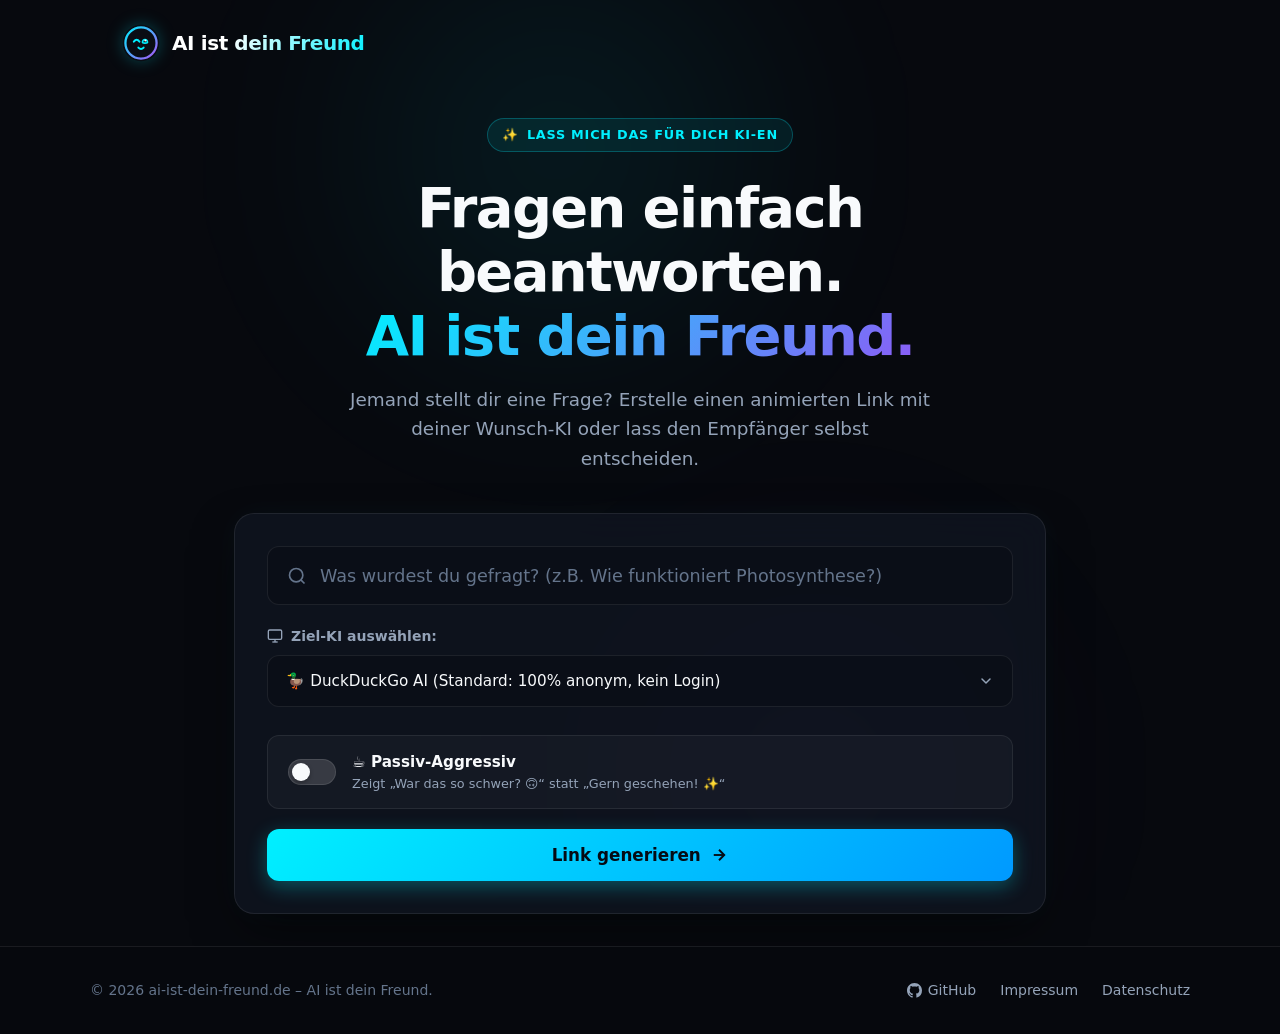
==== commit f4aac888: "Add official project logo and favicons, remove logo frame, and fix select arrow alignment" ====
--- a/index.html
+++ b/index.html
@@ -5,7 +5,10 @@
   <meta name="viewport" content="width=device-width, initial-scale=1.0">
   <title>AI ist dein Freund – Lass mich das für dich KI-en</title>
   <meta name="description" content="Für alle, die zu faul zum Selbersuchen sind. Erstelle animierte Links, die zeigen, wie einfach man Antworten mit moderner KI findet.">
-  <link rel="icon" href="data:image/svg+xml,<svg xmlns=%22http://www.w3.org/2000/svg%22 viewBox=%220%22%20width=%22100%22%20height=%22100%22><text y=%22.9em%22 font-size=%2290%22>✨</text></svg>">
+  <link rel="icon" type="image/svg+xml" href="assets/favicon.svg">
+  <link rel="icon" type="image/png" sizes="32x32" href="assets/favicon-32x32.png">
+  <link rel="icon" type="image/png" sizes="16x16" href="assets/favicon-16x16.png">
+  <link rel="apple-touch-icon" sizes="180x180" href="assets/apple-touch-icon.png">
   <link rel="stylesheet" href="style.css">
 </head>
 <body>
@@ -21,9 +24,7 @@
   <header class="app-header">
     <a href="./" class="logo-container" id="logo-link">
       <div class="logo-badge">
-        <svg viewBox="0 0 24 24" fill="currentColor">
-          <path d="M12 2L14.4 7.6L20 10L14.4 12.4L12 18L9.6 12.4L4 10L9.6 7.6L12 2Z"/>
-        </svg>
+        <img id="app-logo-img" src="assets/logo.svg" alt="AI ist dein Freund" width="38" height="38">
       </div>
       <span class="logo-text">AI ist dein Freund</span>
     </a>
@@ -59,6 +60,7 @@
               class="prompt-input" 
               placeholder="Was wurdest du gefragt? (z.B. Wie funktioniert Photosynthese?)" 
               required
+              maxlength="500"
               autocomplete="off"
             >
           </div>
--- a/style.css
+++ b/style.css
@@ -103,16 +103,22 @@
   justify-content: center;
   width: 38px;
   height: 38px;
-  border-radius: var(--radius-md);
-  background: linear-gradient(135deg, rgba(0, 240, 255, 0.15), rgba(139, 92, 246, 0.2));
-  border: 1px solid var(--border-active);
-  box-shadow: 0 0 15px var(--accent-cyan-glow);
-}
-
+  background: transparent;
+  border: none;
+  box-shadow: none;
+  transition: transform 0.25s ease;
+}
+
+.logo-container:hover .logo-badge {
+  transform: scale(1.08);
+}
+
+.logo-badge img,
 .logo-badge svg {
-  width: 22px;
-  height: 22px;
-  color: var(--accent-cyan);
+  width: 100%;
+  height: 100%;
+  display: block;
+  filter: drop-shadow(0 0 8px var(--accent-cyan-glow));
 }
 
 .logo-text {
@@ -792,14 +798,22 @@
 }
 
 .engine-select-box {
-  width: 100%;
-  padding: 0.9rem 1.15rem;
-  background: var(--bg-input);
+  appearance: none;
+  -webkit-appearance: none;
+  -moz-appearance: none;
+  width: 100%;
+  padding: 0.9rem 2.75rem 0.9rem 1.15rem;
+  background-color: var(--bg-input);
+  background-image: url("data:image/svg+xml,%3Csvg xmlns='http://www.w3.org/2000/svg' width='16' height='16' viewBox='0 0 24 24' fill='none' stroke='%2394a3b8' stroke-width='2.25' stroke-linecap='round' stroke-linejoin='round'%3E%3Cpath d='m6 9 6 6 6-6'/%3E%3C/svg%3E");
+  background-repeat: no-repeat;
+  background-position: right 1.15rem center;
+  background-size: 1rem 1rem;
   border: 1px solid var(--border-subtle);
   border-radius: var(--radius-md);
   color: var(--text-main);
   font-family: inherit;
   font-size: 0.95rem;
+  line-height: 1.4;
   outline: none;
   cursor: pointer;
   transition: all 0.25s ease;
@@ -808,6 +822,7 @@
 .engine-select-box:focus {
   border-color: var(--accent-cyan);
   box-shadow: 0 0 0 3px var(--accent-cyan-glow);
+  background-image: url("data:image/svg+xml,%3Csvg xmlns='http://www.w3.org/2000/svg' width='16' height='16' viewBox='0 0 24 24' fill='none' stroke='%2300f0ff' stroke-width='2.25' stroke-linecap='round' stroke-linejoin='round'%3E%3Cpath d='m6 9 6 6 6-6'/%3E%3C/svg%3E");
 }
 
 .engine-select-box option {
@@ -1139,3 +1154,4 @@
     gap: 1rem;
   }
 }
+
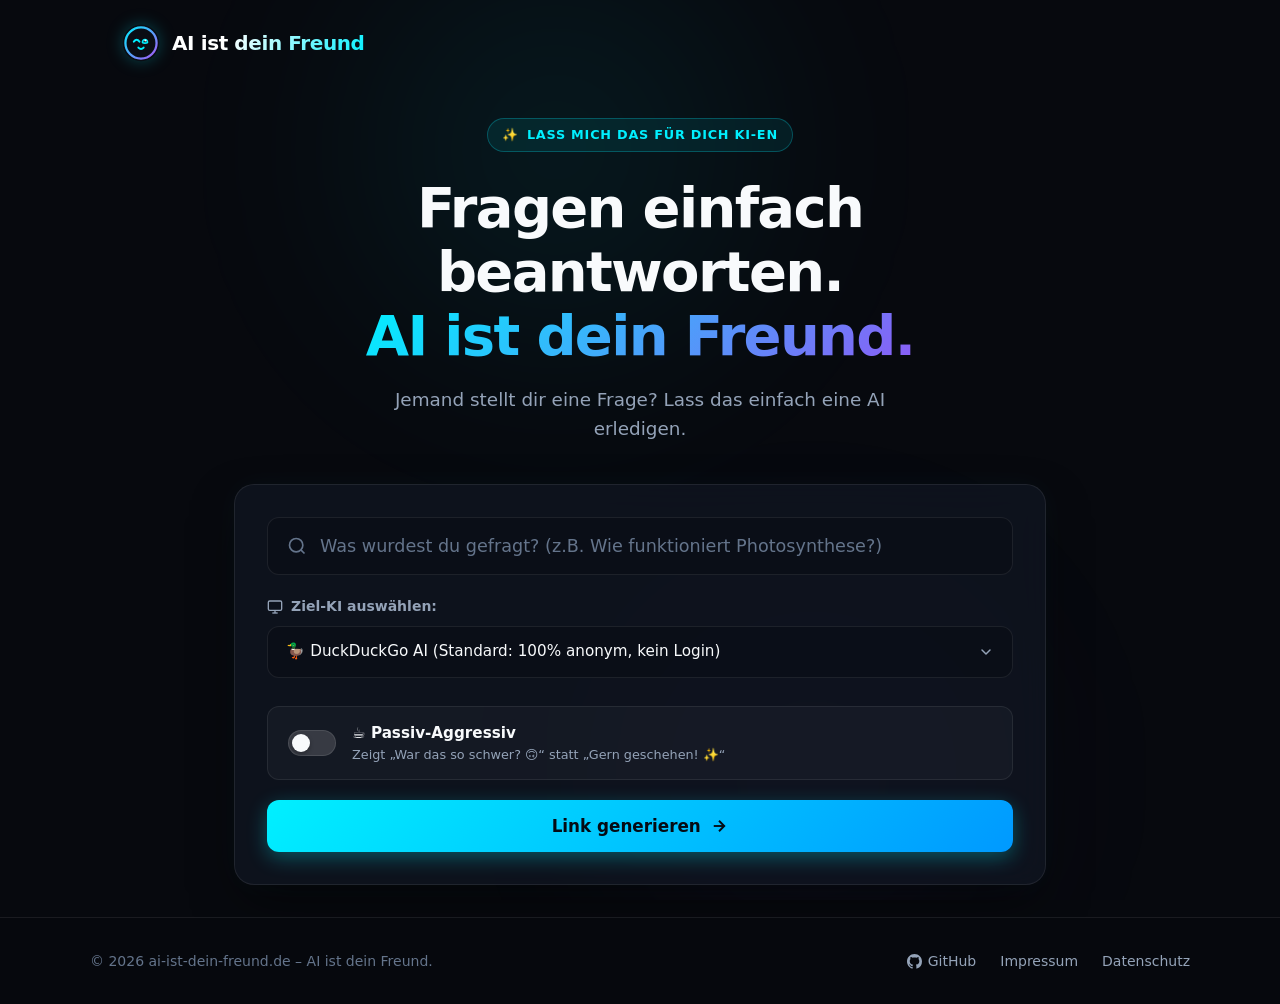
==== commit d6fb1194: "Refine hero subtitle and remove gendered phrasing" ====
--- a/index.html
+++ b/index.html
@@ -44,7 +44,7 @@
       </h1>
 
       <p class="hero-subtitle">
-        Jemand stellt dir eine Frage? Erstelle einen animierten Link mit deiner Wunsch-KI oder lass den Empfänger selbst entscheiden.
+        Jemand stellt dir eine Frage? Lass das einfach eine AI erledigen.
       </p>
 
       <div class="glass-card">
@@ -76,7 +76,7 @@
             </label>
             <select id="engine-select" class="engine-select-box">
               <option value="duckduckgo" selected>🦆 DuckDuckGo AI (Standard: 100% anonym, kein Login)</option>
-              <option value="any">🎲 Lass den Empfänger entscheiden (Smarte Auswahl nach Konto)</option>
+              <option value="any">🎲 Selbst entscheiden lassen (Smarte Auswahl nach Konto)</option>
               <option value="gemini">✨ Google Gemini (Kein Login nötig / Google-Konto)</option>
               <option value="chatgpt">🤖 ChatGPT (Optional Login / Google, MS & Apple)</option>
               <option value="perplexity">⚡ Perplexity AI (Direkte Antwort, kein Login)</option>
